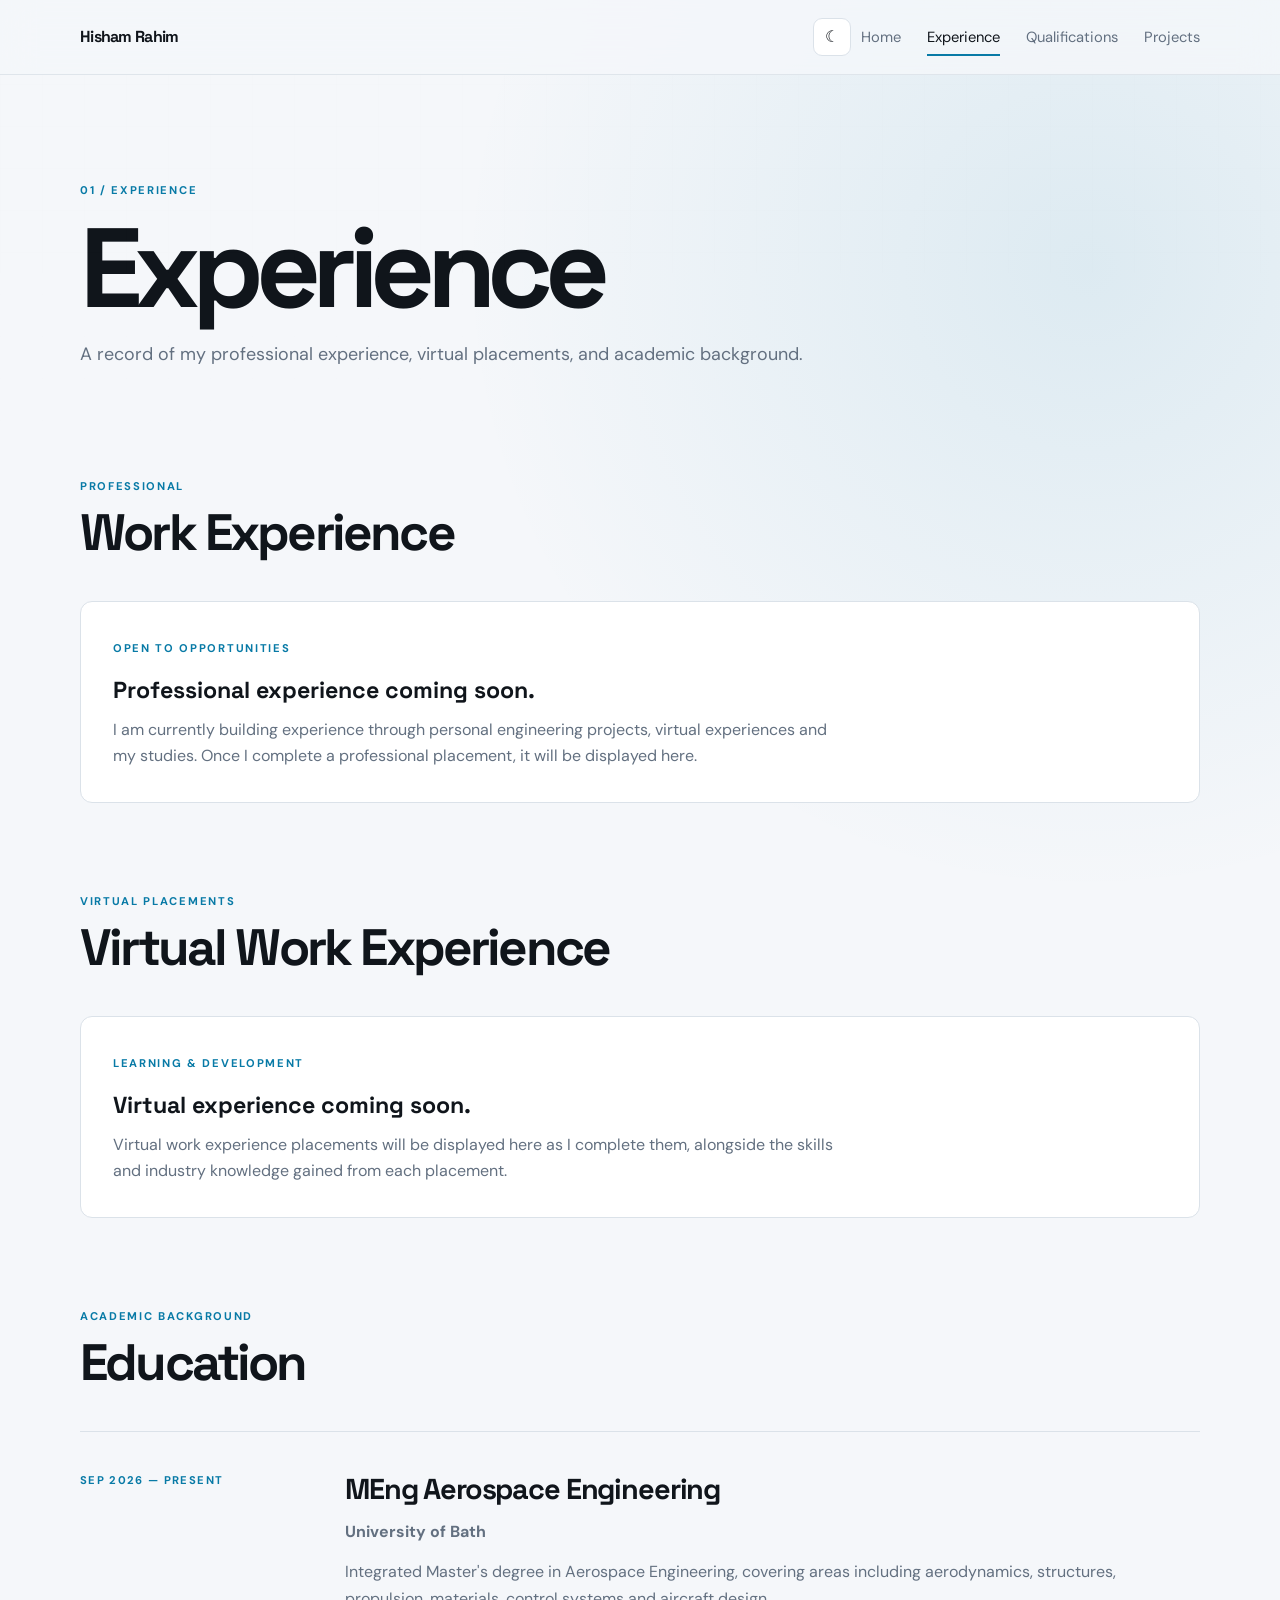
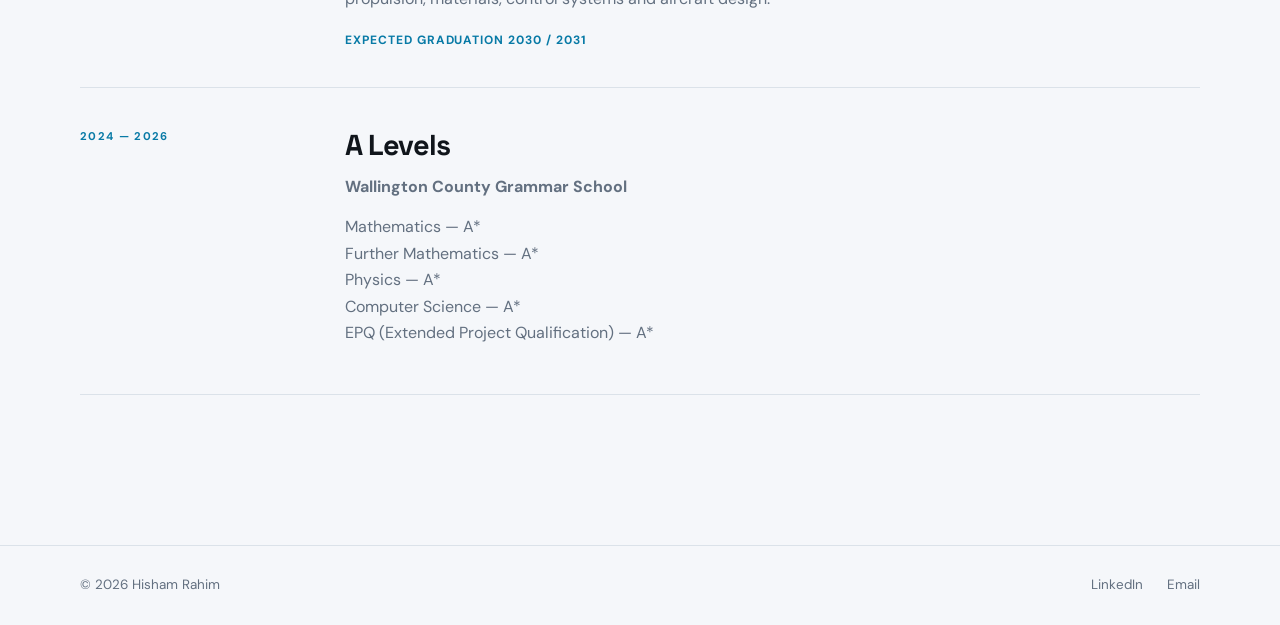
==== experience.html @ aca762bb "Initial Website" ====
<!doctype html>
<html lang="en">
<head>
  <meta charset="utf-8">
  <meta name="viewport" content="width=device-width, initial-scale=1">
  <title>Experience | H.Rahim</title>
  <!-- Apply the saved theme before the page renders to prevent a flash of the default dark theme. -->
  <script>
    (() => {
      const savedTheme = localStorage.getItem('portfolio-theme');
      const systemDark = window.matchMedia('(prefers-color-scheme: dark)').matches;
      document.documentElement.dataset.theme = savedTheme || (systemDark ? 'dark' : 'light');
    })();
  </script>
  <link rel="stylesheet" href="style.css">
</head>

<body>
  <!-- ==================== NAVIGATION ==================== -->
  <header class="nav">
    <div class="wrap nav-inner">
      <a class="brand" href="index.html">Hisham Rahim</a>
      <div class="nav-actions">
        <button class="theme-toggle" type="button" aria-label="Toggle colour theme">
          <span class="theme-icon" aria-hidden="true">☾</span>
        </button>
        <button class="menu" type="button" aria-label="Open menu" aria-expanded="false">☰</button>
        <nav>
          <a href="index.html">Home</a>
          <a class="active" href="experience.html">Experience</a>
          <a href="qualifications.html">Qualifications</a>
          <a href="projects.html">Projects</a>
        </nav>
      </div>
    </div>
  </header>

  <main class="wrap page">
    <!-- ==================== PAGE INTRO ==================== -->
    <p class="kicker">01 / Experience</p>
    <h1>Experience</h1>
    <p class="lead">A record of my professional experience, virtual placements, and academic background.</p>

    <!-- ==================== PROFESSIONAL EXPERIENCE ==================== -->
    <section class="experience-section">
      <div class="section-head experience-heading">
        <p class="kicker">Professional</p>
        <h2>Work Experience</h2>
      </div>

      <!-- Add real work placements/internships here as they are completed. -->
      <div class="experience-empty">
        <span class="experience-empty-label">OPEN TO OPPORTUNITIES</span>
        <h3>Professional experience coming soon.</h3>
        <p>
          I am currently building experience through personal engineering projects,
          virtual experiences and my studies.

          Once I complete a professional placement, it will be displayed here.
        </p>
      </div>

      <!--
      ==================== WORK EXPERIENCE TEMPLATE ====================
      Copy this block into the Work Experience section when you have a real
      internship, placement, job, or engineering work experience to add.

      <article class="experience-item">
        <div class="experience-date">
          <span>MONTH YEAR — MONTH YEAR</span>
          <strong>DURATION</strong>
        </div>

        <div class="experience-marker" aria-hidden="true"></div>

        <div class="experience-card">
          <div class="experience-card-content">
            <span class="experience-type">WORK EXPERIENCE</span>
            <h3>[JOB / INTERNSHIP TITLE]</h3>
            <h4>[COMPANY / ORGANISATION]</h4>

            <p>
              [Briefly describe your role, responsibilities, projects you worked
              on, and the skills or experience you gained.]
            </p>

            <a class="btn ghost" href="[OPTIONAL-LINK]" target="_blank" rel="noopener noreferrer">
              View More ↗
            </a>
          </div>
        </div>
      </article>
      -->
    </section>

    <!-- ==================== VIRTUAL WORK EXPERIENCE ==================== -->
    <section class="experience-section">
      <div class="section-head experience-heading">
        <p class="kicker">Virtual placements</p>
        <h2>Virtual Work Experience</h2>
      </div>

      <!-- Add virtual work experience placements here as they are completed. -->
      <div class="experience-empty">
        <span class="experience-empty-label">LEARNING &amp; DEVELOPMENT</span>
        <h3>Virtual experience coming soon.</h3>
        <p>
          Virtual work experience placements will be displayed here as I complete
          them, alongside the skills and industry knowledge gained from each placement.
        </p>
      </div>

      <!--
      ==================== VIRTUAL WORK EXPERIENCE TEMPLATE ====================
      Copy this block into the Virtual Work Experience section for each
      additional placement. Replace the date, duration, title, company,
      description, certificate link and certificate image.

      <article class="experience-item">
        <div class="experience-date">
          <span>MONTH YEAR</span>
          <strong>1 WEEK</strong>
        </div>

        <div class="experience-marker" aria-hidden="true"></div>

        <div class="experience-card">
          <div class="experience-card-content">
            <span class="experience-type">VIRTUAL WORK EXPERIENCE</span>
            <h3>[ROLE / PLACEMENT TITLE]</h3>
            <h4>[COMPANY / ORGANISATION]</h4>

            <p>
              [Describe what you worked on, activities you completed, and what
              you learned from the placement.]
            </p>

            <a
              class="btn ghost"
              href="[GOOGLE DRIVE CERTIFICATE LINK]"
              target="_blank"
              rel="noopener noreferrer"
            >
              View Certificate ↗
            </a>
          </div>

          <div class="experience-certificate">
            <img
              src="images/experience/[CERTIFICATE IMAGE].png"
              alt="Certificate for [ROLE / PLACEMENT TITLE]"
            >
          </div>
        </div>
      </article>
      -->
    </section>

    <!-- ==================== EDUCATION ==================== -->
    <section class="experience-section education-section">
      <div class="section-head experience-heading">
        <p class="kicker">Academic background</p>
        <h2>Education</h2>
      </div>

      <div class="education-timeline">

        <article class="education-item">
          <div class="education-date">SEP 2026 — PRESENT</div>
          <div class="education-content">
            <h3>MEng Aerospace Engineering</h3>
            <h4>University of Bath</h4>
            <p>
              Integrated Master's degree in Aerospace Engineering, covering areas
              including aerodynamics, structures, propulsion, materials, control
              systems and aircraft design.
            </p>
            <strong>EXPECTED GRADUATION 2030 / 2031</strong>
          </div>
        </article>

        <article class="education-item">
          <div class="education-date">2024 — 2026</div>
          <div class="education-content">
            <h3>A Levels</h3>
            <h4>Wallington County Grammar School</h4>
            <p>
              Mathematics — A*<br>
              Further Mathematics — A*<br>
              Physics — A*<br>
              Computer Science — A*<br>
              EPQ (Extended Project Qualification) — A*
            </p>
          </div>
        </article>

      </div>
    </section>
  </main>

  <footer>
    <div class="wrap footer-inner">
      <span>© 2026 Hisham Rahim</span>
      <div>
        <a href="https://www.linkedin.com/in/hisham-rahim-a13910319/" target="_blank" rel="noopener noreferrer">LinkedIn</a>
        <!--<a href="[GITHUB_URL]">GitHub</a> ADD THIS WHEN NEEDED-->
        <a href="mailto:h.rahim251n@gmail.com" target="_blank" rel="noopener noreferrer">Email</a>
      </div>
    </div>
  </footer>

  <script src="script.js"></script>
</body>
</html>
---- style.css ----
/* ==================== FONTS ==================== */
@import url('https://fonts.googleapis.com/css2?family=DM+Sans:wght@400;500;600;700&family=Space+Grotesk:wght@500;600;700&display=swap');

/* ==================== THEME TOKENS ==================== */
:root {
  color-scheme: dark;
  --bg: #070a0f;
  --surface: #0d1219;
  --surface-2: #111923;
  --surface-3: #151e29;
  --text: #f4f7fb;
  --muted: #9aa7b7;
  --line: #25313e;
  --accent: #69d8ff;
  --accent-strong: #34c6fa;
  --accent-soft: rgba(105, 216, 255, .12);
  --shadow: 0 18px 45px rgba(0,0,0,.22);
  --max: 1120px;
}

/* Light theme overrides */
html[data-theme="light"] {
  color-scheme: light;
  --bg: #f5f7fa;
  --surface: #ffffff;
  --surface-2: #f8fafc;
  --surface-3: #eef3f7;
  --text: #10151b;
  --muted: #637080;
  --line: #dbe2e9;
  --accent: #087aa6;
  --accent-strong: #086a91;
  --accent-soft: rgba(8, 122, 166, .10);
  --shadow: 0 18px 45px rgba(21, 35, 51, .10);
}

* { box-sizing: border-box; }
html { scroll-behavior: smooth; }
body {
  margin: 0;
  background:
    radial-gradient(circle at 85% 12%, var(--accent-soft), transparent 28%),
    var(--bg);
  color: var(--text);
  font-family: "DM Sans", Inter, ui-sans-serif, system-ui, -apple-system, "Segoe UI", sans-serif;
  line-height: 1.65;
  transition: background .25s ease, color .25s ease;
}
body::before {
  content: "";
  position: fixed;
  inset: 0;
  pointer-events: none;
  opacity: .22;
  background-image: linear-gradient(rgba(255,255,255,.025) 1px, transparent 1px), linear-gradient(90deg, rgba(255,255,255,.025) 1px, transparent 1px);
  background-size: 42px 42px;
  mask-image: linear-gradient(to bottom, black, transparent 72%);
}
html[data-theme="light"] body::before { opacity: .12; background-image: linear-gradient(rgba(16,21,27,.05) 1px, transparent 1px), linear-gradient(90deg, rgba(16,21,27,.05) 1px, transparent 1px); }

a { color: inherit; text-decoration: none; }
button, a { -webkit-tap-highlight-color: transparent; }
.wrap { width: min(calc(100% - 48px), var(--max)); margin: auto; }

/* ==================== NAVIGATION ==================== */
.nav {
  position: sticky;
  top: 0;
  z-index: 50;
  border-bottom: 1px solid color-mix(in srgb, var(--line) 85%, transparent);
  background: color-mix(in srgb, var(--bg) 82%, transparent);
  backdrop-filter: blur(18px);
}
.nav-inner { min-height: 74px; display:flex; align-items:center; justify-content:space-between; gap:20px; }
.brand { font-family:"Space Grotesk", sans-serif; font-weight:700; letter-spacing:-.045em; }
.nav nav { display:flex; align-items:center; gap:26px; color:var(--muted); font-size:.92rem; }
.nav nav a { position:relative; transition:color .2s ease; }
.nav nav a::after { content:""; position:absolute; left:0; right:0; bottom:-7px; height:2px; transform:scaleX(0); transform-origin:left; background:var(--accent); transition:transform .2s ease; }
.nav nav a:hover, .nav nav .active { color:var(--text); }
.nav nav a:hover::after, .nav nav .active::after { transform:scaleX(1); }
.nav-actions { display:flex; align-items:center; gap:10px; }
.theme-toggle, .menu {
  width:38px; height:38px; display:grid; place-items:center; border:1px solid var(--line); background:var(--surface); color:var(--text); border-radius:9px; cursor:pointer;
  transition:transform .2s ease, border-color .2s ease, background .2s ease;
}
.theme-toggle:hover, .menu:hover { transform:translateY(-1px); border-color:var(--accent); }
.theme-icon { font-size:1rem; line-height:1; }
.menu { display:none; font-size:1.2rem; }

/* ==================== TYPOGRAPHY ==================== */
h1,h2,h3 { font-family:"Space Grotesk", sans-serif; }
.kicker, .tag, .date { color:var(--accent); text-transform:uppercase; letter-spacing:.15em; font-size:.70rem; font-weight:700; }
.hero h1, .page h1 { font-size:clamp(3.5rem, 8.8vw, 7.4rem); line-height:.92; letter-spacing:-.075em; margin:17px 0 27px; }
.lead { max-width:760px; color:var(--muted); font-size:1.12rem; }
.section-head { margin-bottom:40px; }
.section-head h2 { font-size:clamp(2rem,4vw,3.7rem); line-height:1.03; letter-spacing:-.055em; margin:9px 0 0; }

/* ==================== HERO ==================== */
.hero { min-height:calc(100vh - 74px); display:grid; grid-template-columns:1.15fr .85fr; align-items:center; gap:60px; padding:78px 0 90px; }
.actions { display:flex; gap:12px; flex-wrap:wrap; margin-top:30px; }
.btn { display:inline-flex; align-items:center; justify-content:center; gap:8px; padding:11px 18px; border:1px solid var(--accent); background:var(--accent); color:#061017; border-radius:7px; font-weight:700; transition:transform .2s ease, box-shadow .2s ease, background .2s ease; }
.btn:hover { transform:translateY(-2px); box-shadow:0 8px 22px color-mix(in srgb, var(--accent) 20%, transparent); }
.btn.ghost { background:transparent; color:var(--text); border-color:var(--line); }
.hero-orbit { height:430px; position:relative; display:grid; place-items:center; isolation:isolate; }
.planet { width:142px; height:142px; border-radius:50%; background:radial-gradient(circle at 32% 28%, #e0f8ff 0 5%, #62caee 24%, #1a6d91 66%, #0c2636); box-shadow:0 0 80px color-mix(in srgb, var(--accent) 20%, transparent); position:relative; z-index:2; animation:float 6s ease-in-out infinite; }
.planet::after { content:""; position:absolute; inset:10%; border-radius:50%; border:1px solid rgba(255,255,255,.25); transform:rotate(-24deg); }
.orbit { position:absolute; border:1px solid color-mix(in srgb, var(--accent) 35%, transparent); border-radius:50%; }
.orbit-a { width:385px; height:176px; transform:rotate(-25deg); animation:spin 22s linear infinite; }
.orbit-b { width:275px; height:390px; transform:rotate(62deg); animation:spinReverse 28s linear infinite; }
.dot { position:absolute; width:7px; height:7px; background:var(--accent); border-radius:50%; box-shadow:0 0 18px var(--accent); }
.d1 { top:23%; right:11%; animation:pulse 2.6s ease-in-out infinite; }
.d2 { bottom:17%; left:17%; animation:pulse 3.2s .5s ease-in-out infinite; }
.d3 { top:49%; left:8%; animation:pulse 2.8s .9s ease-in-out infinite; }

/* ==================== QUICK STATS ==================== */
.strip { border-block:1px solid var(--line); background:color-mix(in srgb, var(--surface) 88%, transparent); }
.stat-grid { display:grid; grid-template-columns:repeat(4,1fr); }
.stat-grid div { padding:24px 20px; border-right:1px solid var(--line); }
.stat-grid div:first-child { padding-left:0; }
.stat-grid div:last-child { border:0; }
.stat-grid strong, .stat-grid span { display:block; }
.stat-grid strong { font-size:.9rem; }
.stat-grid span { color:var(--muted); font-size:.76rem; margin-top:4px; }

/* ==================== SECTIONS ==================== */
.section { padding:105px 0; }
.section.dark { background:color-mix(in srgb, var(--surface) 92%, var(--bg)); border-block:1px solid var(--line); }
.two-col { display:grid; grid-template-columns:1fr 1fr; gap:50px; color:var(--muted); }

/* ==================== PROJECT CARDS ==================== */
.cards { display:grid; grid-template-columns:repeat(3,1fr); gap:18px; }
.project-card { background:var(--surface-2); border:1px solid var(--line); border-radius:12px; overflow:hidden; box-shadow:0 0 0 rgba(0,0,0,0); transition:transform .28s cubic-bezier(.2,.8,.2,1), border-color .28s ease, box-shadow .28s ease; }
.project-card:hover { transform:translateY(-7px); border-color:color-mix(in srgb, var(--accent) 50%, var(--line)); box-shadow:var(--shadow); }
.project-img, .big-image { background:linear-gradient(135deg, var(--surface-3), color-mix(in srgb, var(--surface) 84%, #071018)); display:grid; place-items:center; color:var(--muted); text-align:center; }
.project-img { height:210px; position:relative; overflow:hidden; }
.project-img::after { content:""; position:absolute; inset:0; background:linear-gradient(115deg, transparent 0 45%, color-mix(in srgb, var(--accent) 10%, transparent) 50%, transparent 55%); transform:translateX(-120%); transition:transform .7s ease; }
.project-card:hover .project-img::after { transform:translateX(120%); }
.card-body { padding:24px; }
.card-body h3 { font-size:1.38rem; margin:8px 0; }
.card-body p { color:var(--muted); }
.card-body a { display:inline-block; color:var(--accent); font-weight:700; margin-top:9px; }

/* ==================== CTA ==================== */
.cta { max-width:900px; }

/* ==================== INNER PAGES ==================== */
.page { padding:95px 0 125px; }
.page h1 { margin-bottom:20px; }
.timeline { margin-top:65px; }
.timeline article { display:grid; grid-template-columns:220px 1fr; gap:45px; padding:0 0 58px; margin-bottom:58px; border-bottom:1px solid var(--line); }
.timeline article:last-child { border:0; }
.timeline h2, .qual h2, .project-detail h2 { margin:0; font-size:2rem; letter-spacing:-.045em; }
.timeline h3, .qual h3 { color:var(--muted); margin:7px 0 17px; }
.timeline p, .timeline li, .qual p, .project-detail p, .project-detail li { color:var(--muted); }
.qual-grid { display:grid; grid-template-columns:1fr 1fr; gap:18px; margin-top:62px; }
.qual { padding:30px; background:var(--surface); border:1px solid var(--line); border-radius:12px; transition:transform .25s ease, border-color .25s ease, box-shadow .25s ease; }
.qual:hover { transform:translateY(-4px); border-color:color-mix(in srgb, var(--accent) 38%, var(--line)); box-shadow:var(--shadow); }
.qual>span { color:var(--muted); font-size:.74rem; letter-spacing:.12em; }
.qual strong { color:var(--accent); }
.compact { padding-top:78px; }
.skills, .chips { display:flex; flex-wrap:wrap; gap:10px; }
.skills span, .chips span { padding:8px 13px; border:1px solid var(--line); border-radius:999px; color:var(--muted); background:var(--surface); }
.simple-list { color:var(--muted); padding-left:20px; }
.project-detail { display:grid; grid-template-columns:.85fr 1.15fr; gap:55px; padding:74px 0; border-top:1px solid var(--line); }
.project-detail:first-of-type { border-top:0; }
.big-image { min-height:440px; border-radius:12px; box-shadow:var(--shadow); }

/* ==================== PROJECT MEDIA GALLERY ==================== */
.project-gallery {
  position:relative;
  min-height:440px;
  border-radius:12px;
  overflow:hidden;
  background:var(--surface-3);
  box-shadow:var(--shadow);
  border:1px solid var(--line);
}

.gallery-slides {
  position:relative;
  width:100%;
  height:100%;
  min-height:440px;
}

.gallery-slide {
  position:absolute;
  inset:0;
  display:none;
  align-items:center;
  justify-content:center;
  background:var(--surface-3);
}

.gallery-slide.active {
  display:flex;
}

.gallery-slide img,
.gallery-slide video {
  width:100%;
  height:100%;
  min-height:440px;
  object-fit:contain;
  display:block;
}

.gallery-slide video {
  background:#000;
}

.gallery-arrow {
  position:absolute;
  top:50%;
  transform:translateY(-50%);
  width:34px;
  height:52px;
  display:grid;
  place-items:center;
  border:1px solid color-mix(in srgb, var(--line) 80%, transparent);
  border-radius:7px;
  background:color-mix(in srgb, var(--bg) 72%, transparent);
  color:var(--text);
  font-size:1.7rem;
  line-height:1;
  cursor:pointer;
  opacity:.82;
  backdrop-filter:blur(8px);
  transition:opacity .2s ease, border-color .2s ease, background .2s ease;
  z-index:2;
}

.gallery-arrow:hover {
  opacity:1;
  border-color:var(--accent);
  background:color-mix(in srgb, var(--bg) 88%, transparent);
}

.gallery-prev { left:12px; }
.gallery-next { right:12px; }

.gallery-counter {
  position:absolute;
  left:50%;
  bottom:12px;
  transform:translateX(-50%);
  padding:4px 9px;
  border:1px solid color-mix(in srgb, var(--line) 80%, transparent);
  border-radius:999px;
  background:color-mix(in srgb, var(--bg) 72%, transparent);
  color:var(--text);
  font-size:.72rem;
  line-height:1.3;
  backdrop-filter:blur(8px);
  z-index:2;
}

@media (max-width:800px) {
  .project-gallery,
  .gallery-slides,
  .gallery-slide img,
  .gallery-slide video {
    min-height:260px;
  }

  .gallery-arrow {
    width:30px;
    height:44px;
    font-size:1.45rem;
  }
}
.project-detail h3 { margin:30px 0 7px; }
.project-detail .btn { margin-top:28px; }

/* ==================== FOOTER ==================== */
footer { border-top:1px solid var(--line); padding:28px 0; color:var(--muted); font-size:.84rem; }
.footer-inner { display:flex; justify-content:space-between; gap:20px; }
.footer-inner a { margin-left:20px; }
.footer-inner a:hover { color:var(--text); }

/* ==================== SCROLL REVEAL ==================== */
.reveal { opacity:0; transform:translateY(20px); transition:opacity .65s ease, transform .65s cubic-bezier(.2,.8,.2,1); }
.reveal.is-visible { opacity:1; transform:none; }

/* ==================== ANIMATIONS ==================== */
@keyframes float { 0%,100%{ transform:translateY(0); } 50%{ transform:translateY(-10px); } }
@keyframes spin { to{ transform:rotate(335deg); } }
@keyframes spinReverse { to{ transform:rotate(-298deg); } }
@keyframes pulse { 0%,100%{ transform:scale(1); opacity:.65; } 50%{ transform:scale(1.55); opacity:1; } }

/* ==================== RESPONSIVE / ACCESSIBILITY ==================== */
@media (prefers-reduced-motion: reduce) {
  html { scroll-behavior:auto; }
  *, *::before, *::after { animation-duration:.001ms !important; animation-iteration-count:1 !important; transition-duration:.001ms !important; }
  .reveal { opacity:1; transform:none; }
}

@media (max-width:800px) {
  .wrap { width:min(calc(100% - 32px), var(--max)); }
  .menu { display:grid; }
  .nav-inner { position:relative; }
  .nav nav { display:none; position:absolute; left:0; right:0; top:66px; padding:14px; background:var(--surface); border:1px solid var(--line); border-radius:10px; flex-direction:column; gap:14px; box-shadow:var(--shadow); }
  .nav.open nav { display:flex; }
  .hero { grid-template-columns:1fr; min-height:auto; padding:65px 0 70px; gap:20px; }
  .hero-orbit { height:280px; order:-1; }
  .planet { width:104px; height:104px; }
  .orbit-a { width:270px; height:124px; }
  .orbit-b { width:200px; height:280px; }
  .stat-grid { grid-template-columns:1fr 1fr; }
  .stat-grid div { border-bottom:1px solid var(--line); }
  .two-col, .cards, .qual-grid, .project-detail { grid-template-columns:1fr; }
  .section { padding:78px 0; }
  .timeline article { grid-template-columns:1fr; gap:12px; }
  .big-image { min-height:260px; }
  .footer-inner { flex-direction:column; }
  .footer-inner a { margin:0 18px 0 0; }
}


/* ==================== QUALIFICATIONS / CERTIFICATES ==================== */
.document-actions {
  margin-top: 0;
}

.certificate-grid {
  display: grid;
  grid-template-columns: repeat(3, 1fr);
  gap: 18px;
}

.certificate-card {
  background: var(--surface-2);
  border: 1px solid var(--line);
  border-radius: 12px;
  overflow: hidden;
  box-shadow: 0 0 0 rgba(0,0,0,0);
  transition: transform .28s cubic-bezier(.2,.8,.2,1), border-color .28s ease, box-shadow .28s ease;
}

.certificate-card:hover {
  transform: translateY(-7px);
  border-color: color-mix(in srgb, var(--accent) 50%, var(--line));
  box-shadow: var(--shadow);
}

.certificate-img {
  height: 190px;
  background: var(--surface-3);
  overflow: hidden;
  display: grid;
  place-items: center;
}

.certificate-img img {
  width: 100%;
  height: 100%;
  object-fit: cover;
  display: block;
  transition: transform .35s ease;
}

.certificate-card:hover .certificate-img img {
  transform: scale(1.025);
}

.certificate-body {
  padding: 24px;
  display: flex;
  flex-direction: column;
  height: calc(100% - 190px);
}

.certificate-date {
  color: var(--accent);
  text-transform: uppercase;
  letter-spacing: .15em;
  font-size: .70rem;
  font-weight: 700;
}

.certificate-body h3 {
  font-size: 1.38rem;
  line-height: 1.2;
  margin: 8px 0;
}

.certificate-body p {
  color: var(--muted);
  margin: 0 0 20px;
}

.certificate-btn {
  margin-top: auto;
  align-self: flex-start;
}

@media (max-width: 900px) {
  .certificate-grid {
    grid-template-columns: repeat(2, 1fr);
  }
}

@media (max-width: 800px) {
  .certificate-grid {
    grid-template-columns: 1fr;
  }

  .certificate-img {
    height: 220px;
  }

  .certificate-body {
    height: auto;
  }
}

/* Buttons contained within qualification cards */
.qualification-actions {
  margin-top: 20px;
  display: flex;
  flex-wrap: wrap;
  gap: 10px;
}

/* ==================== EXPERIENCE PAGE ==================== */
.experience-section {
  padding: 78px 0 0;
}

.experience-heading {
  margin-bottom: 42px;
}

.experience-heading h2 {
  font-size: clamp(2rem, 4vw, 3.7rem);
}

/* Professional experience empty state */
.experience-empty {
  padding: 32px;
  background: var(--surface);
  border: 1px solid var(--line);
  border-radius: 12px;
}

.experience-empty-label,
.experience-type {
  color: var(--accent);
  text-transform: uppercase;
  letter-spacing: .15em;
  font-size: .70rem;
  font-weight: 700;
}

.experience-empty h3 {
  margin: 10px 0 8px;
  font-size: 1.45rem;
}

.experience-empty p {
  max-width: 720px;
  color: var(--muted);
  margin: 0;
}

/* Virtual experience timeline */
.experience-timeline {
  position: relative;
}

.experience-item {
  display: grid;
  grid-template-columns: 155px 24px 1fr;
  gap: 22px;
  position: relative;
  padding-bottom: 42px;
}

.experience-item:last-child {
  padding-bottom: 0;
}

.experience-date {
  padding-top: 24px;
  text-align: right;
}

.experience-date span,
.experience-date strong {
  display: block;
}

.experience-date span {
  color: var(--accent);
  text-transform: uppercase;
  letter-spacing: .12em;
  font-size: .70rem;
  font-weight: 700;
}

.experience-date strong {
  color: var(--muted);
  font-size: .72rem;
  margin-top: 5px;
}

.experience-marker {
  position: relative;
  width: 24px;
}

.experience-marker::before {
  content: "";
  position: absolute;
  top: 25px;
  left: 8px;
  width: 8px;
  height: 8px;
  border: 2px solid var(--accent);
  background: var(--bg);
  border-radius: 50%;
  box-shadow: 0 0 0 5px var(--accent-soft);
  z-index: 2;
}

.experience-item:not(:last-child) .experience-marker::after {
  content: "";
  position: absolute;
  top: 38px;
  bottom: -42px;
  left: 11px;
  width: 2px;
  background: var(--line);
}

.experience-card {
  display: grid;
  grid-template-columns: 1fr 230px;
  gap: 28px;
  padding: 26px;
  background: var(--surface);
  border: 1px solid var(--line);
  border-radius: 12px;
  transition: transform .25s ease, border-color .25s ease, box-shadow .25s ease;
}

.experience-card:hover {
  transform: translateY(-4px);
  border-color: color-mix(in srgb, var(--accent) 38%, var(--line));
  box-shadow: var(--shadow);
}

.experience-card-content h3 {
  margin: 8px 0 2px;
  font-size: 1.65rem;
  line-height: 1.15;
  letter-spacing: -.035em;
}

.experience-card-content h4 {
  color: var(--muted);
  margin: 0 0 15px;
  font-size: 1rem;
  font-weight: 600;
}

.experience-card-content p {
  color: var(--muted);
  margin: 0 0 20px;
}

.experience-certificate {
  min-height: 160px;
  background: var(--surface-3);
  border: 1px solid var(--line);
  border-radius: 8px;
  overflow: hidden;
  align-self: stretch;
}

.experience-certificate img {
  width: 100%;
  height: 100%;
  min-height: 160px;
  display: block;
  object-fit: cover;
}

/* Education timeline */
.education-section {
  padding-bottom: 25px;
}

.education-timeline {
  border-top: 1px solid var(--line);
}

.education-item {
  display: grid;
  grid-template-columns: 220px 1fr;
  gap: 45px;
  padding: 34px 0;
  border-bottom: 1px solid var(--line);
}

.education-date {
  color: var(--accent);
  text-transform: uppercase;
  letter-spacing: .12em;
  font-size: .70rem;
  font-weight: 700;
  padding-top: 5px;
}

.education-content h3 {
  margin: 0;
  font-size: 1.8rem;
  letter-spacing: -.04em;
}

.education-content h4 {
  color: var(--muted);
  margin: 5px 0 14px;
}

.education-content p {
  color: var(--muted);
  margin: 0 0 14px;
}

.education-content strong {
  color: var(--accent);
  font-size: .75rem;
  letter-spacing: .08em;
}

@media (max-width: 850px) {
  .experience-card {
    grid-template-columns: 1fr;
  }

  .experience-certificate {
    max-height: 260px;
  }

  .experience-certificate img {
    min-height: 0;
    max-height: 260px;
  }
}

@media (max-width: 700px) {
  .experience-item {
    grid-template-columns: 18px 1fr;
    gap: 16px;
  }

  .experience-date {
    grid-column: 2;
    grid-row: 1;
    padding-top: 0;
    text-align: left;
  }

  .experience-marker {
    grid-column: 1;
    grid-row: 1 / span 2;
  }

  .experience-card {
    grid-column: 2;
    grid-row: 2;
  }

  .experience-marker::before {
    left: 4px;
    top: 4px;
  }

  .experience-item:not(:last-child) .experience-marker::after {
    top: 17px;
    bottom: -42px;
    left: 7px;
  }

  .education-item {
    grid-template-columns: 1fr;
    gap: 10px;
  }
}

/* ==================== PROJECT IMAGE HANDLING ==================== */
.project-img img {
  width:100%;
  height:100%;
  display:block;
  object-fit:cover;
}
.project-img.image-missing {
  display:grid;
  place-items:center;
}
.project-img.image-missing::before {
  content:"PROJECT IMAGE";
  color:var(--muted);
  font-size:.78rem;
  font-weight:700;
  letter-spacing:.12em;
}
.project-img.image-missing::after {
  display:none;
}
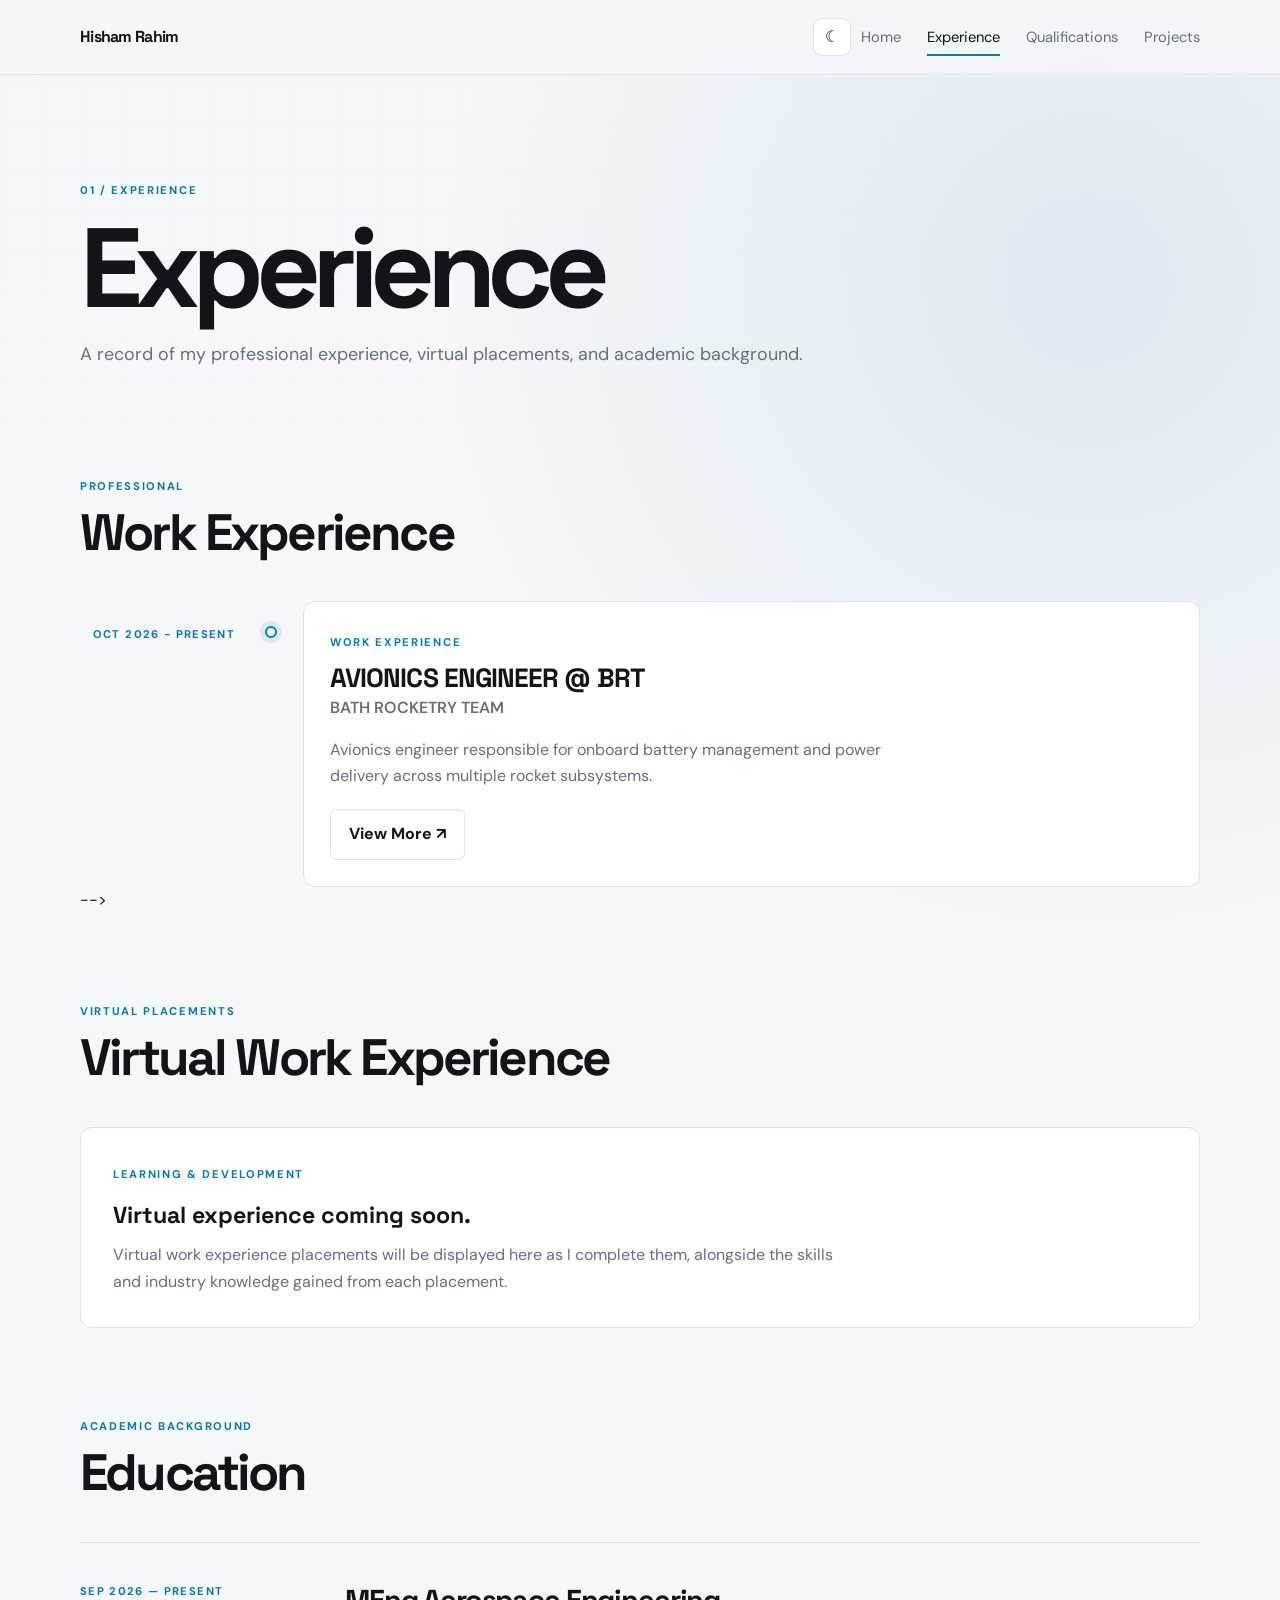
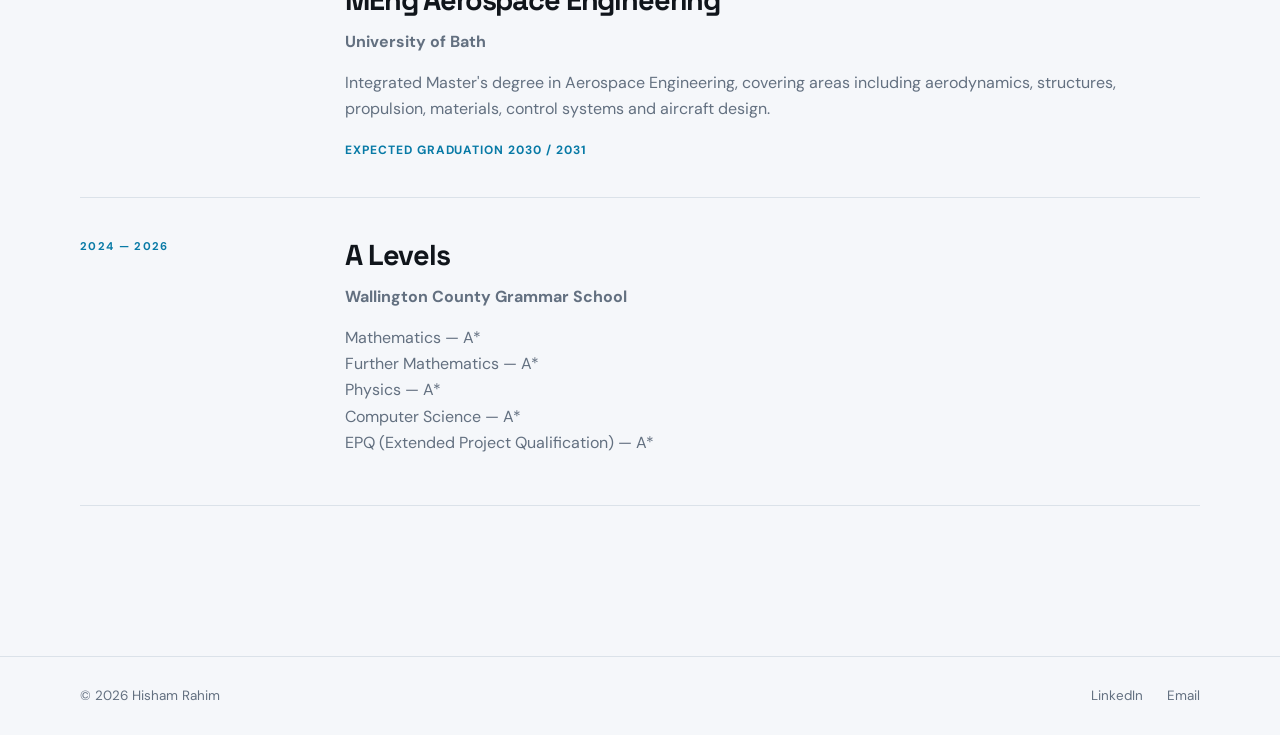
==== commit c1427e40: "added avionics engineer" ====
--- a/experience.html
+++ b/experience.html
@@ -4,6 +4,7 @@
   <meta charset="utf-8">
   <meta name="viewport" content="width=device-width, initial-scale=1">
   <title>Experience | H.Rahim</title>
+  <link rel="icon" type="image/png" href="images/ico.png">
   <!-- Apply the saved theme before the page renders to prevent a flash of the default dark theme. -->
   <script>
     (() => {
@@ -48,18 +49,6 @@
         <h2>Work Experience</h2>
       </div>
 
-      <!-- Add real work placements/internships here as they are completed. -->
-      <div class="experience-empty">
-        <span class="experience-empty-label">OPEN TO OPPORTUNITIES</span>
-        <h3>Professional experience coming soon.</h3>
-        <p>
-          I am currently building experience through personal engineering projects,
-          virtual experiences and my studies.
-
-          Once I complete a professional placement, it will be displayed here.
-        </p>
-      </div>
-
       <!--
       ==================== WORK EXPERIENCE TEMPLATE ====================
       Copy this block into the Work Experience section when you have a real
@@ -82,6 +71,33 @@
             <p>
               [Briefly describe your role, responsibilities, projects you worked
               on, and the skills or experience you gained.]
+            </p>
+
+            <a class="btn ghost" href="[OPTIONAL-LINK]" target="_blank" rel="noopener noreferrer">
+              View More ↗
+            </a>
+          </div>
+        </div>
+      </article>
+      -->
+
+      <article class="experience-item">
+        <div class="experience-date">
+          <span>OCT 2026 - PRESENT</span>
+          <strong></strong> <!-- FILL THIS IN SOON OKAY -->
+        </div>
+
+        <div class="experience-marker" aria-hidden="true"></div>
+
+        <div class="experience-card">
+          <div class="experience-card-content">
+            <span class="experience-type">WORK EXPERIENCE</span>
+            <h3>AVIONICS ENGINEER @ BRT</h3>
+            <h4>BATH ROCKETRY TEAM</h4>
+
+            <p>
+              Avionics engineer responsible for onboard battery management and power delivery across
+              multiple rocket subsystems.
             </p>
 
             <a class="btn ghost" href="[OPTIONAL-LINK]" target="_blank" rel="noopener noreferrer">
@@ -202,9 +218,9 @@
     <div class="wrap footer-inner">
       <span>© 2026 Hisham Rahim</span>
       <div>
-        <a href="https://www.linkedin.com/in/hisham-rahim-a13910319/" target="_blank" rel="noopener noreferrer">LinkedIn</a>
+        <a href="https://www.linkedin.com/in/hrahim445/" target="_blank" rel="noopener noreferrer">LinkedIn</a>
         <!--<a href="[GITHUB_URL]">GitHub</a> ADD THIS WHEN NEEDED-->
-        <a href="mailto:h.rahim251n@gmail.com" target="_blank" rel="noopener noreferrer">Email</a>
+        <a href="mailto:hur24@bath.ac.uk" target="_blank" rel="noopener noreferrer">Email</a>
       </div>
     </div>
   </footer>
